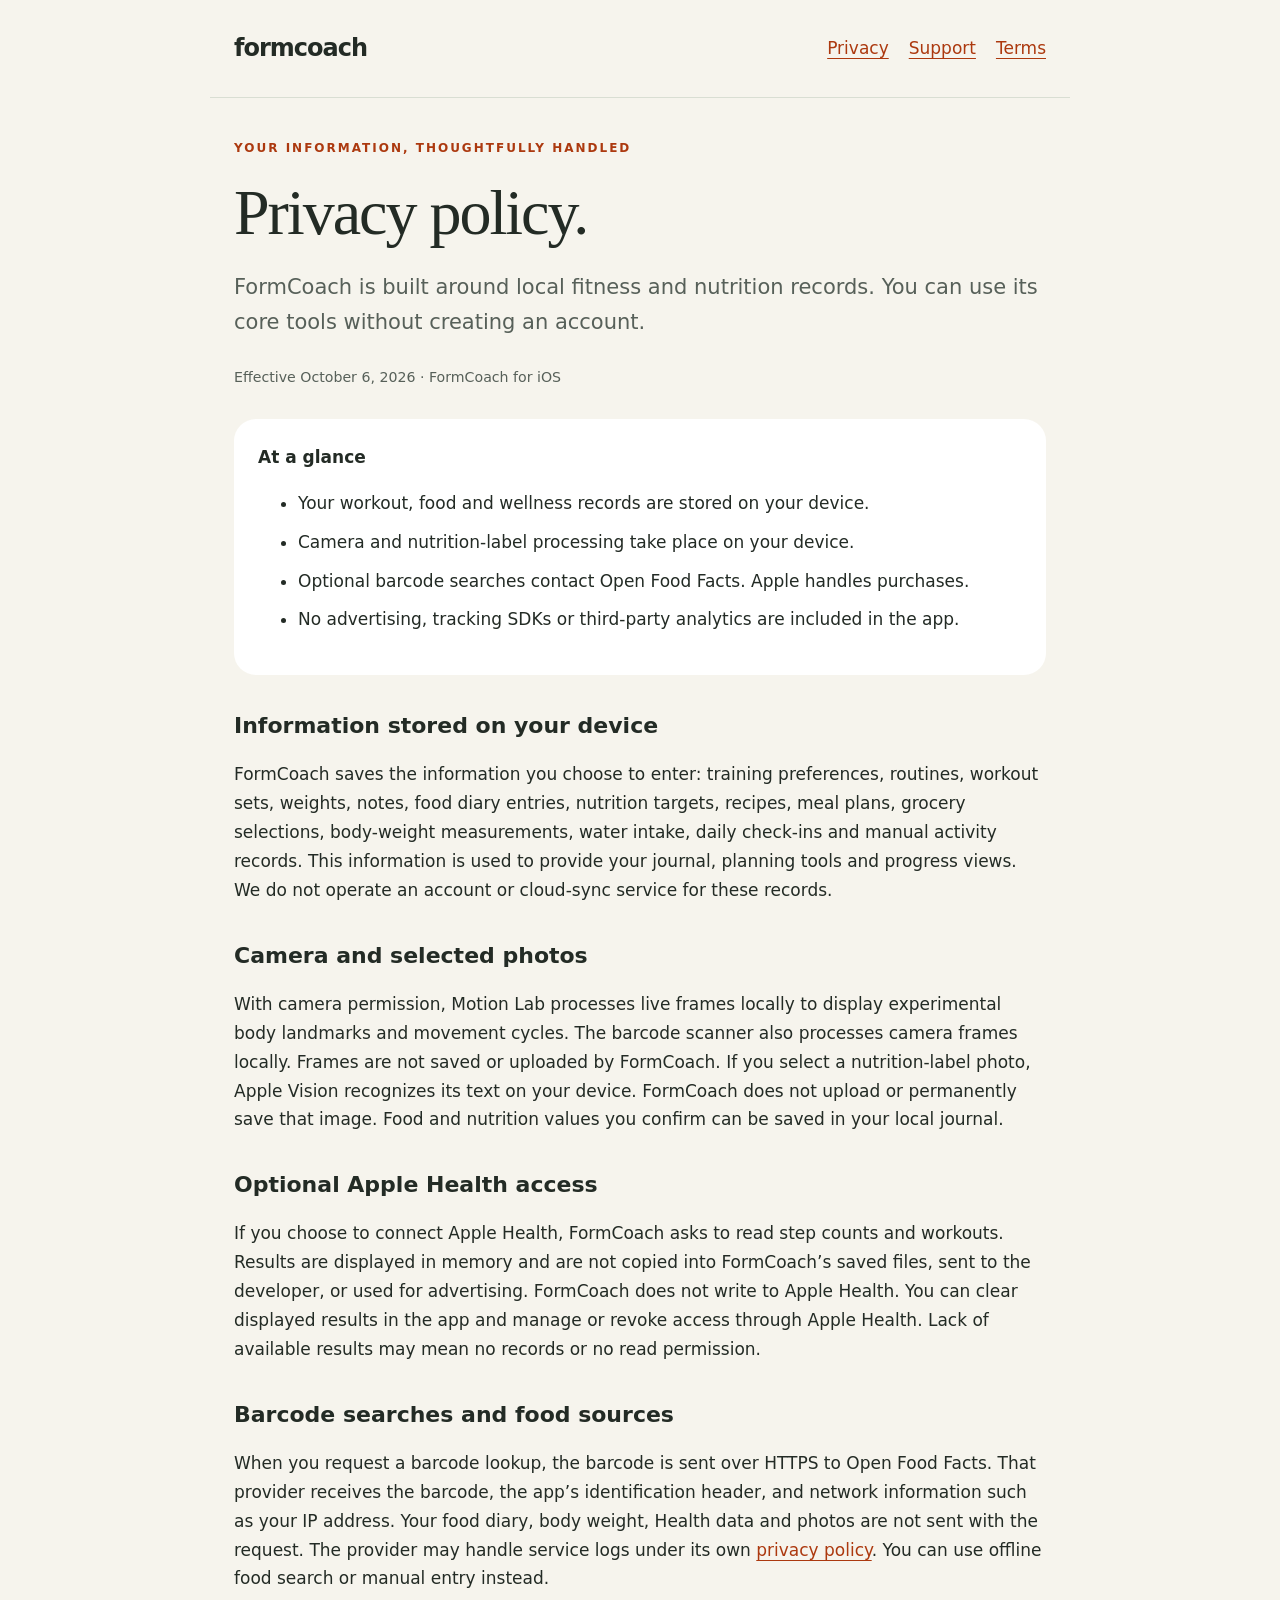
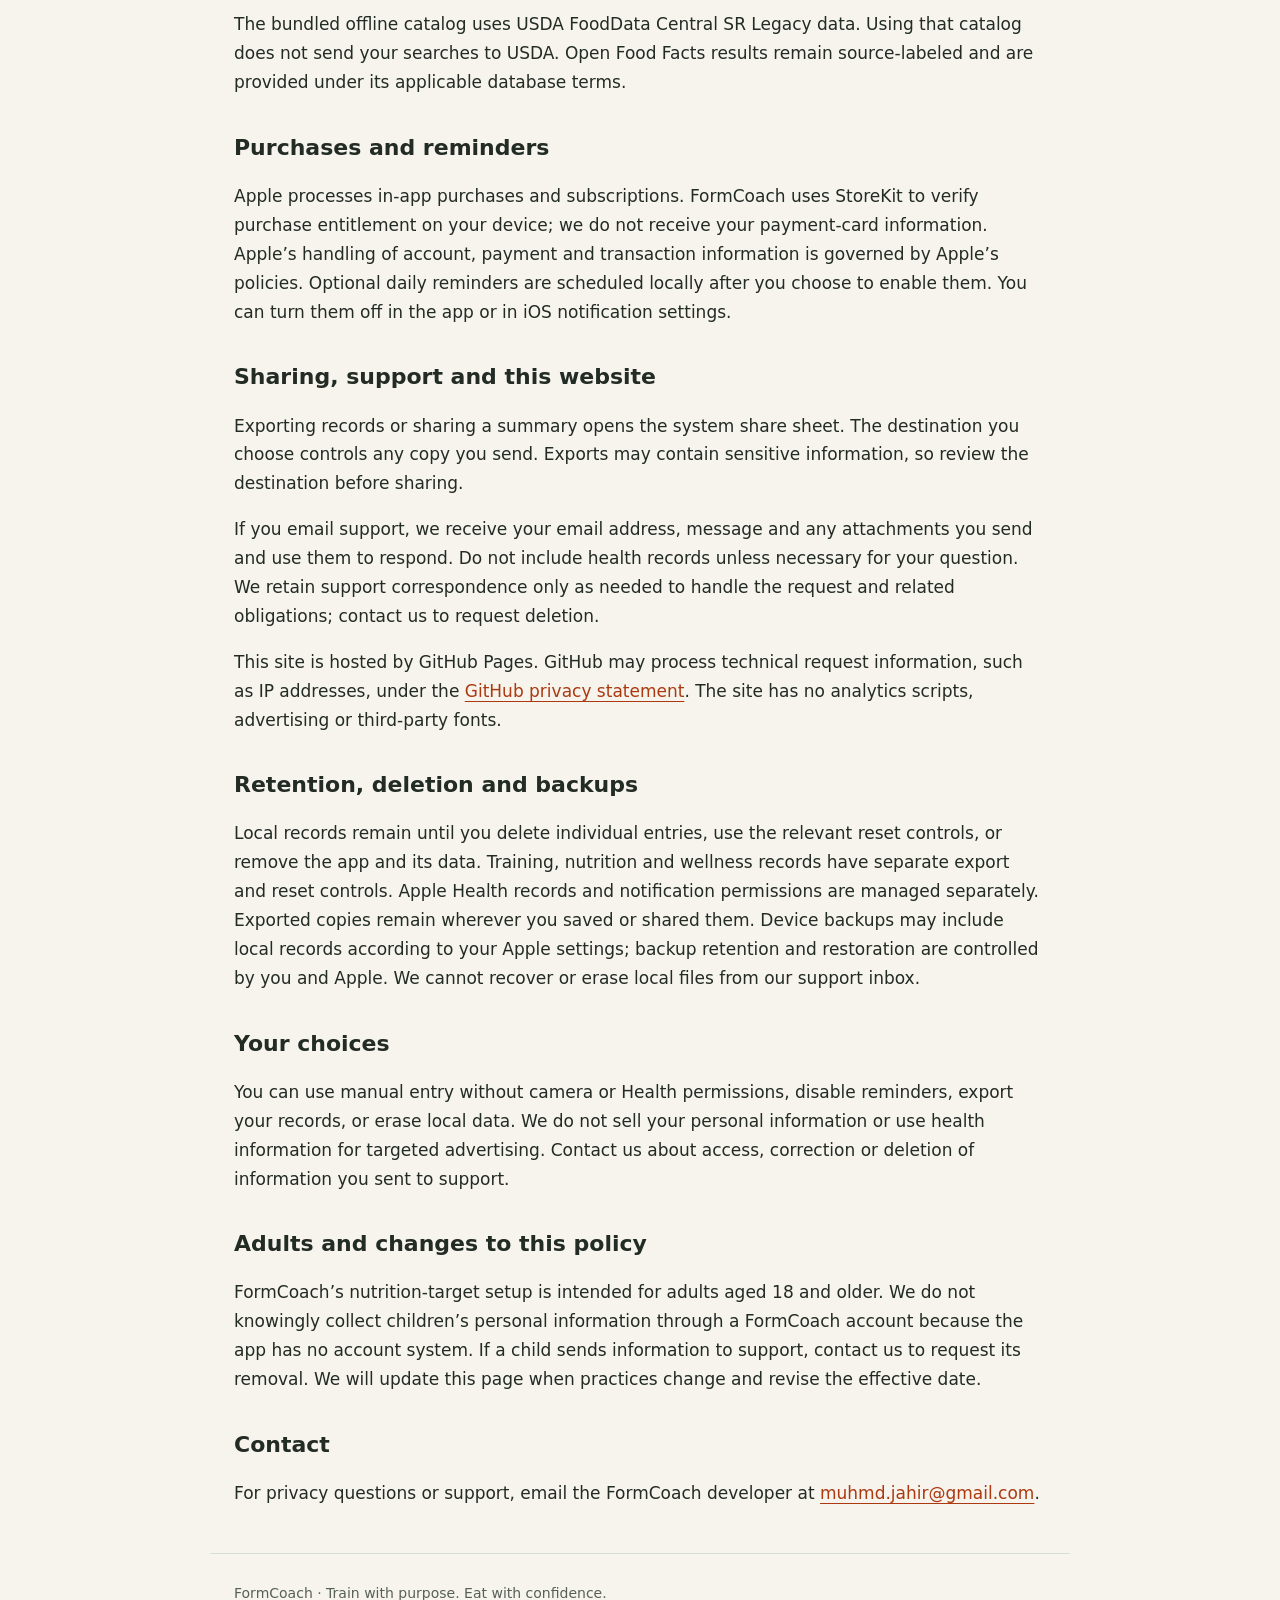
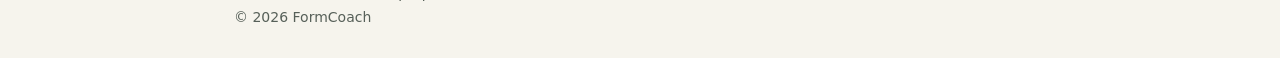
==== index.html @ a0062494 "Publish FormCoach privacy and support pages" ====
<!doctype html><html lang="en"><head><meta charset="utf-8"><meta name="viewport" content="width=device-width,initial-scale=1"><meta name="description" content="FormCoach privacy policy and developer contact."><title>Privacy policy · FormCoach</title><link rel="stylesheet" href="./style.css"></head><body><header><a class="brand" href="./">formcoach</a><nav aria-label="Main"><a href="./">Privacy</a><a href="./support/">Support</a><a href="./terms/">Terms</a></nav></header><main><p class="eyebrow">Your information, thoughtfully handled</p><h1>Privacy policy.</h1><p class="intro">FormCoach is built around local fitness and nutrition records. You can use its core tools without creating an account.</p><p><small>Effective October 6, 2026 · FormCoach for iOS</small></p>
<div class="card"><strong>At a glance</strong><ul><li>Your workout, food and wellness records are stored on your device.</li><li>Camera and nutrition-label processing take place on your device.</li><li>Optional barcode searches contact Open Food Facts. Apple handles purchases.</li><li>No advertising, tracking SDKs or third-party analytics are included in the app.</li></ul></div>
<h2>Information stored on your device</h2><p>FormCoach saves the information you choose to enter: training preferences, routines, workout sets, weights, notes, food diary entries, nutrition targets, recipes, meal plans, grocery selections, body-weight measurements, water intake, daily check-ins and manual activity records. This information is used to provide your journal, planning tools and progress views. We do not operate an account or cloud-sync service for these records.</p>
<h2>Camera and selected photos</h2><p>With camera permission, Motion Lab processes live frames locally to display experimental body landmarks and movement cycles. The barcode scanner also processes camera frames locally. Frames are not saved or uploaded by FormCoach. If you select a nutrition-label photo, Apple Vision recognizes its text on your device. FormCoach does not upload or permanently save that image. Food and nutrition values you confirm can be saved in your local journal.</p>
<h2>Optional Apple Health access</h2><p>If you choose to connect Apple Health, FormCoach asks to read step counts and workouts. Results are displayed in memory and are not copied into FormCoach’s saved files, sent to the developer, or used for advertising. FormCoach does not write to Apple Health. You can clear displayed results in the app and manage or revoke access through Apple Health. Lack of available results may mean no records or no read permission.</p>
<h2>Barcode searches and food sources</h2><p>When you request a barcode lookup, the barcode is sent over HTTPS to Open Food Facts. That provider receives the barcode, the app’s identification header, and network information such as your IP address. Your food diary, body weight, Health data and photos are not sent with the request. The provider may handle service logs under its own <a href="https://world.openfoodfacts.org/privacy">privacy policy</a>. You can use offline food search or manual entry instead.</p><p>The bundled offline catalog uses USDA FoodData Central SR Legacy data. Using that catalog does not send your searches to USDA. Open Food Facts results remain source-labeled and are provided under its applicable database terms.</p>
<h2>Purchases and reminders</h2><p>Apple processes in-app purchases and subscriptions. FormCoach uses StoreKit to verify purchase entitlement on your device; we do not receive your payment-card information. Apple’s handling of account, payment and transaction information is governed by Apple’s policies. Optional daily reminders are scheduled locally after you choose to enable them. You can turn them off in the app or in iOS notification settings.</p>
<h2>Sharing, support and this website</h2><p>Exporting records or sharing a summary opens the system share sheet. The destination you choose controls any copy you send. Exports may contain sensitive information, so review the destination before sharing.</p><p>If you email support, we receive your email address, message and any attachments you send and use them to respond. Do not include health records unless necessary for your question. We retain support correspondence only as needed to handle the request and related obligations; contact us to request deletion.</p><p>This site is hosted by GitHub Pages. GitHub may process technical request information, such as IP addresses, under the <a href="https://docs.github.com/en/site-policy/privacy-policies/github-general-privacy-statement">GitHub privacy statement</a>. The site has no analytics scripts, advertising or third-party fonts.</p>
<h2>Retention, deletion and backups</h2><p>Local records remain until you delete individual entries, use the relevant reset controls, or remove the app and its data. Training, nutrition and wellness records have separate export and reset controls. Apple Health records and notification permissions are managed separately. Exported copies remain wherever you saved or shared them. Device backups may include local records according to your Apple settings; backup retention and restoration are controlled by you and Apple. We cannot recover or erase local files from our support inbox.</p>
<h2>Your choices</h2><p>You can use manual entry without camera or Health permissions, disable reminders, export your records, or erase local data. We do not sell your personal information or use health information for targeted advertising. Contact us about access, correction or deletion of information you sent to support.</p>
<h2>Adults and changes to this policy</h2><p>FormCoach’s nutrition-target setup is intended for adults aged 18 and older. We do not knowingly collect children’s personal information through a FormCoach account because the app has no account system. If a child sends information to support, contact us to request its removal. We will update this page when practices change and revise the effective date.</p>
<h2>Contact</h2><p>For privacy questions or support, email the FormCoach developer at <a href="mailto:muhmd.jahir@gmail.com">muhmd.jahir@gmail.com</a>.</p></main><footer>FormCoach · Train with purpose. Eat with confidence.<br>© 2026 FormCoach</footer></body></html>
---- style.css ----
:root{color-scheme:light dark;--paper:#f6f4ed;--card:#fff;--ink:#232b25;--muted:#576059;--accent:#ac390f;--line:#d9ded3}*{box-sizing:border-box}body{margin:0;background:var(--paper);color:var(--ink);font:17px/1.7 system-ui,-apple-system,sans-serif}header,main,footer{max-width:860px;margin:auto;padding:28px 24px}header{display:flex;align-items:center;justify-content:space-between;gap:24px;border-bottom:1px solid var(--line)}.brand{font-weight:750;font-size:24px;color:var(--ink);text-decoration:none;letter-spacing:-1px}nav{display:flex;gap:20px;flex-wrap:wrap}a{color:var(--accent);text-underline-offset:4px}a:focus-visible{outline:3px solid var(--accent);outline-offset:5px}h1{font:clamp(40px,8vw,64px)/1.1 Georgia,serif;letter-spacing:-2px;margin:20px 0}h2{font-size:22px;margin-top:36px;line-height:1.4}.intro{font-size:21px;color:var(--muted)}.eyebrow{font-size:12px;text-transform:uppercase;letter-spacing:2px;font-weight:700;color:var(--accent)}.card{background:var(--card);padding:24px;border-radius:22px;margin:28px 0}li{margin-bottom:10px}footer{border-top:1px solid var(--line);color:var(--muted);font-size:14px}small{color:var(--muted)}@media(max-width:540px){header{align-items:flex-start;flex-direction:column;gap:12px}nav{gap:16px}main{padding-top:18px}.card{padding:20px}}@media(prefers-color-scheme:dark){:root{--paper:#171d19;--card:#222c24;--ink:#f2f1e9;--muted:#b5c1b6;--accent:#ffac85;--line:#3c4940}}
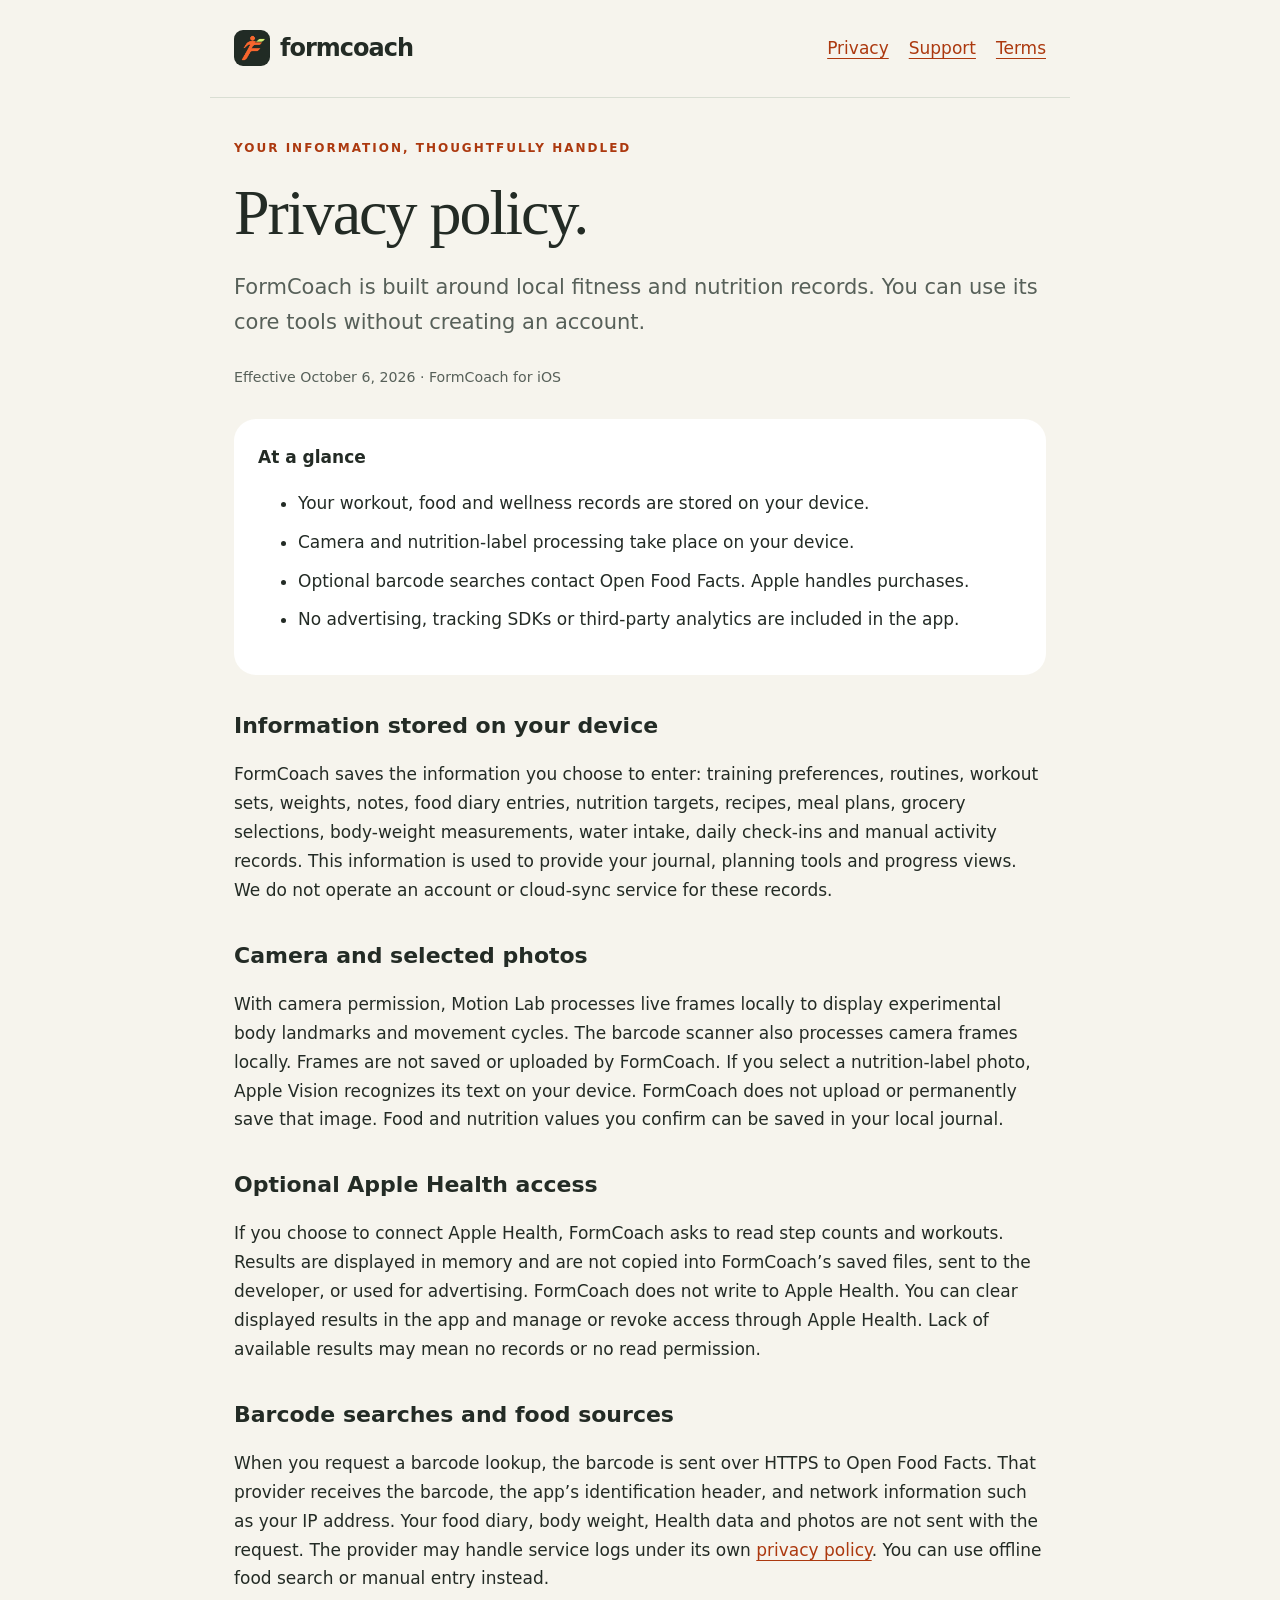
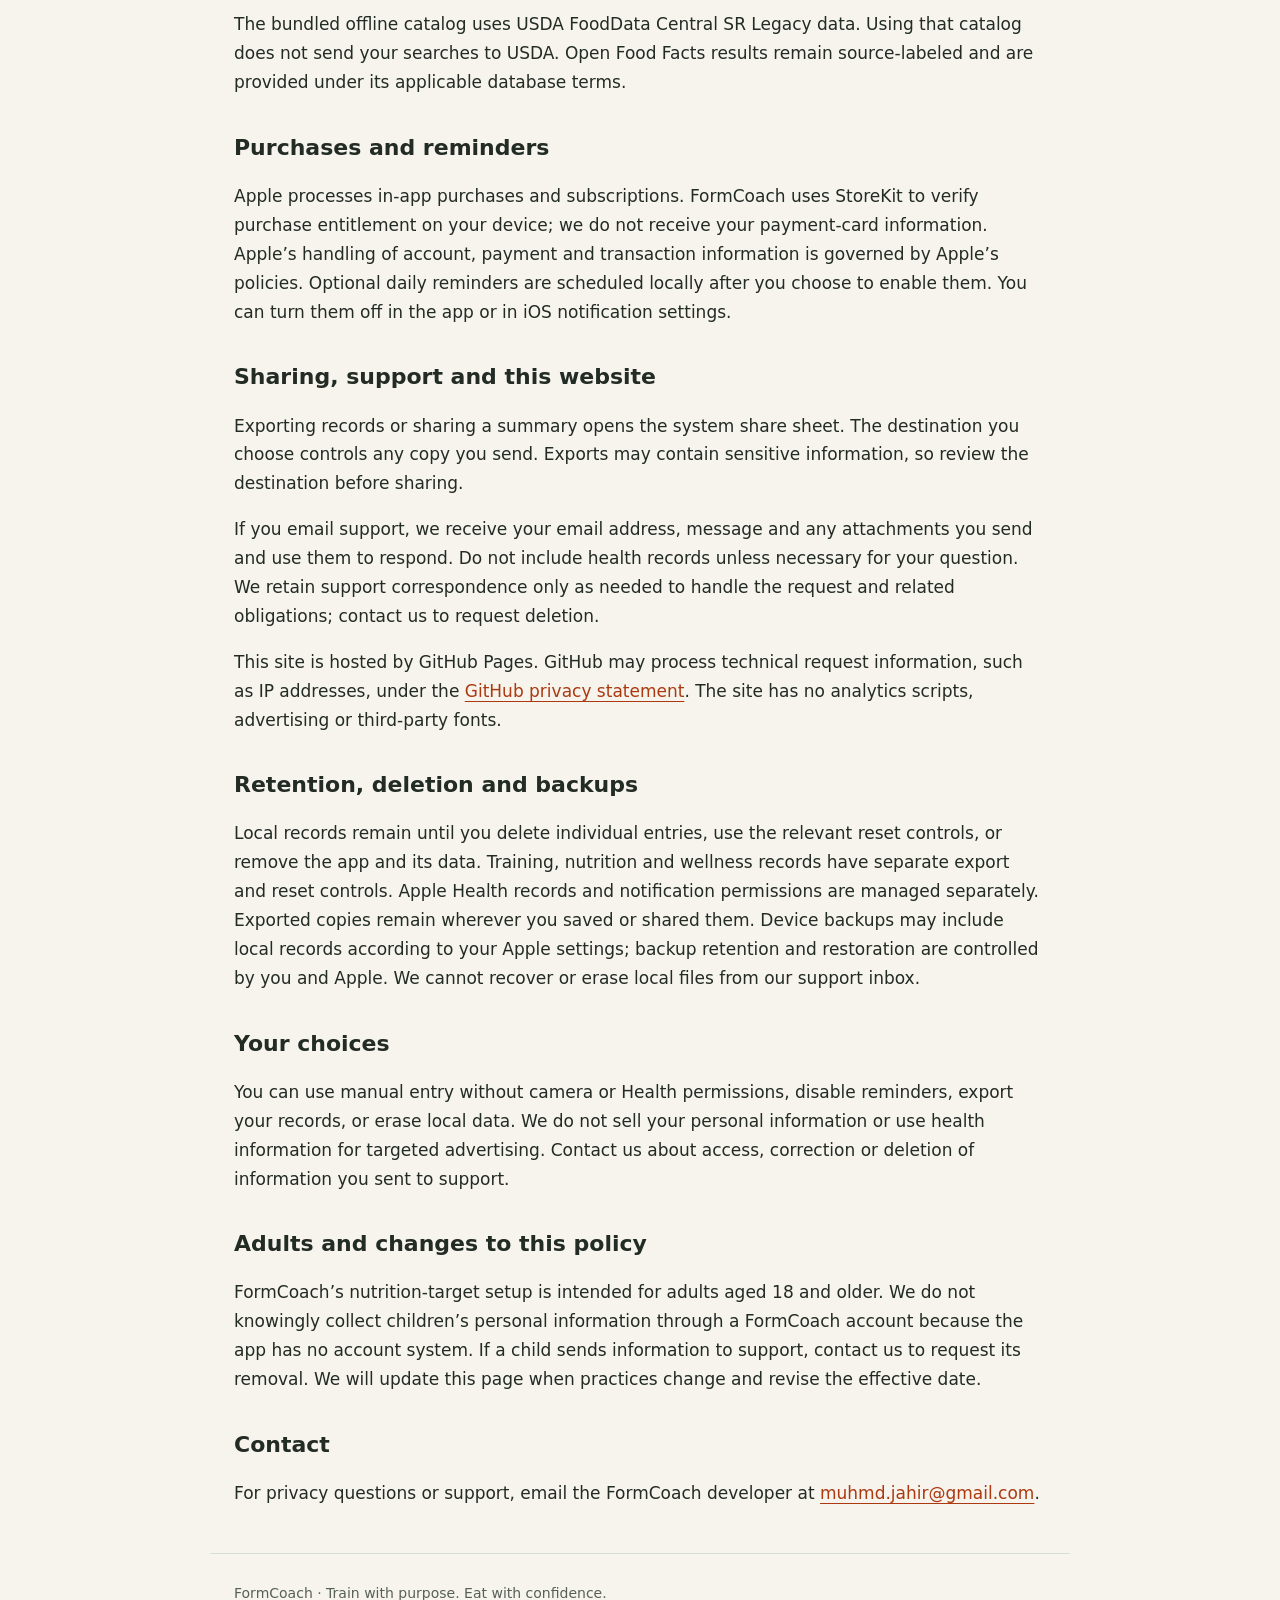
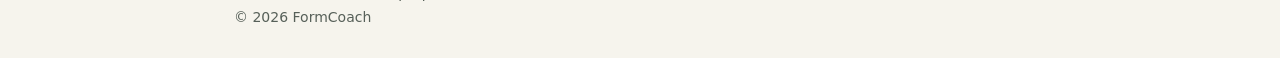
==== commit 85b4f903: "Add the new FormCoach brand mark" ====
--- a/index.html
+++ b/index.html
@@ -1,4 +1,4 @@
-<!doctype html><html lang="en"><head><meta charset="utf-8"><meta name="viewport" content="width=device-width,initial-scale=1"><meta name="description" content="FormCoach privacy policy and developer contact."><title>Privacy policy · FormCoach</title><link rel="stylesheet" href="./style.css"></head><body><header><a class="brand" href="./">formcoach</a><nav aria-label="Main"><a href="./">Privacy</a><a href="./support/">Support</a><a href="./terms/">Terms</a></nav></header><main><p class="eyebrow">Your information, thoughtfully handled</p><h1>Privacy policy.</h1><p class="intro">FormCoach is built around local fitness and nutrition records. You can use its core tools without creating an account.</p><p><small>Effective October 6, 2026 · FormCoach for iOS</small></p>
+<!doctype html><html lang="en"><head><meta charset="utf-8"><meta name="viewport" content="width=device-width,initial-scale=1"><meta name="description" content="FormCoach privacy policy and developer contact."><title>Privacy policy · FormCoach</title><link rel="stylesheet" href="./style.css"><link rel="icon" href="./logo.png"></head><body><header><a class="brand" href="./"><img src="./logo.png" width="36" height="36" alt="">formcoach</a><nav aria-label="Main"><a href="./">Privacy</a><a href="./support/">Support</a><a href="./terms/">Terms</a></nav></header><main><p class="eyebrow">Your information, thoughtfully handled</p><h1>Privacy policy.</h1><p class="intro">FormCoach is built around local fitness and nutrition records. You can use its core tools without creating an account.</p><p><small>Effective October 6, 2026 · FormCoach for iOS</small></p>
 <div class="card"><strong>At a glance</strong><ul><li>Your workout, food and wellness records are stored on your device.</li><li>Camera and nutrition-label processing take place on your device.</li><li>Optional barcode searches contact Open Food Facts. Apple handles purchases.</li><li>No advertising, tracking SDKs or third-party analytics are included in the app.</li></ul></div>
 <h2>Information stored on your device</h2><p>FormCoach saves the information you choose to enter: training preferences, routines, workout sets, weights, notes, food diary entries, nutrition targets, recipes, meal plans, grocery selections, body-weight measurements, water intake, daily check-ins and manual activity records. This information is used to provide your journal, planning tools and progress views. We do not operate an account or cloud-sync service for these records.</p>
 <h2>Camera and selected photos</h2><p>With camera permission, Motion Lab processes live frames locally to display experimental body landmarks and movement cycles. The barcode scanner also processes camera frames locally. Frames are not saved or uploaded by FormCoach. If you select a nutrition-label photo, Apple Vision recognizes its text on your device. FormCoach does not upload or permanently save that image. Food and nutrition values you confirm can be saved in your local journal.</p>
--- a/style.css
+++ b/style.css
@@ -1 +1,3 @@
 :root{color-scheme:light dark;--paper:#f6f4ed;--card:#fff;--ink:#232b25;--muted:#576059;--accent:#ac390f;--line:#d9ded3}*{box-sizing:border-box}body{margin:0;background:var(--paper);color:var(--ink);font:17px/1.7 system-ui,-apple-system,sans-serif}header,main,footer{max-width:860px;margin:auto;padding:28px 24px}header{display:flex;align-items:center;justify-content:space-between;gap:24px;border-bottom:1px solid var(--line)}.brand{font-weight:750;font-size:24px;color:var(--ink);text-decoration:none;letter-spacing:-1px}nav{display:flex;gap:20px;flex-wrap:wrap}a{color:var(--accent);text-underline-offset:4px}a:focus-visible{outline:3px solid var(--accent);outline-offset:5px}h1{font:clamp(40px,8vw,64px)/1.1 Georgia,serif;letter-spacing:-2px;margin:20px 0}h2{font-size:22px;margin-top:36px;line-height:1.4}.intro{font-size:21px;color:var(--muted)}.eyebrow{font-size:12px;text-transform:uppercase;letter-spacing:2px;font-weight:700;color:var(--accent)}.card{background:var(--card);padding:24px;border-radius:22px;margin:28px 0}li{margin-bottom:10px}footer{border-top:1px solid var(--line);color:var(--muted);font-size:14px}small{color:var(--muted)}@media(max-width:540px){header{align-items:flex-start;flex-direction:column;gap:12px}nav{gap:16px}main{padding-top:18px}.card{padding:20px}}@media(prefers-color-scheme:dark){:root{--paper:#171d19;--card:#222c24;--ink:#f2f1e9;--muted:#b5c1b6;--accent:#ffac85;--line:#3c4940}}
+
+.brand{display:flex;align-items:center;gap:10px}.brand img{border-radius:9px}
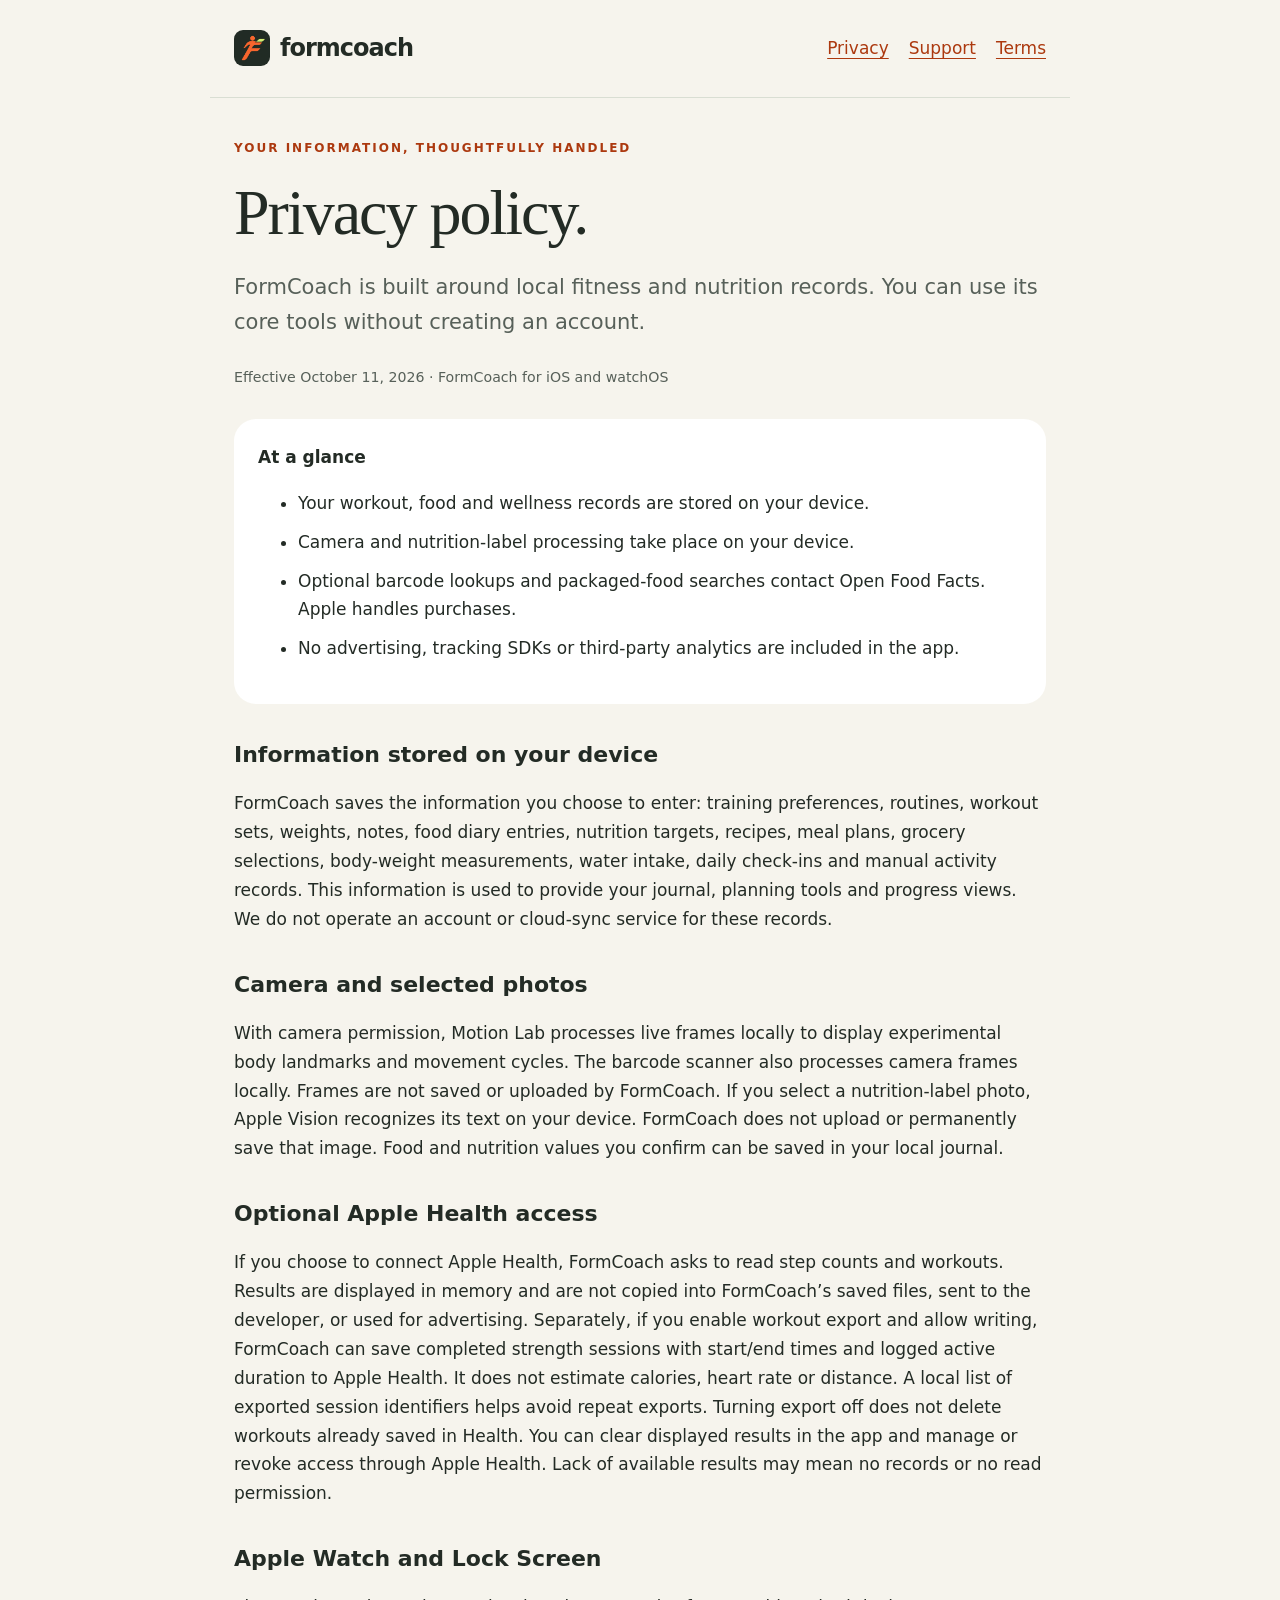
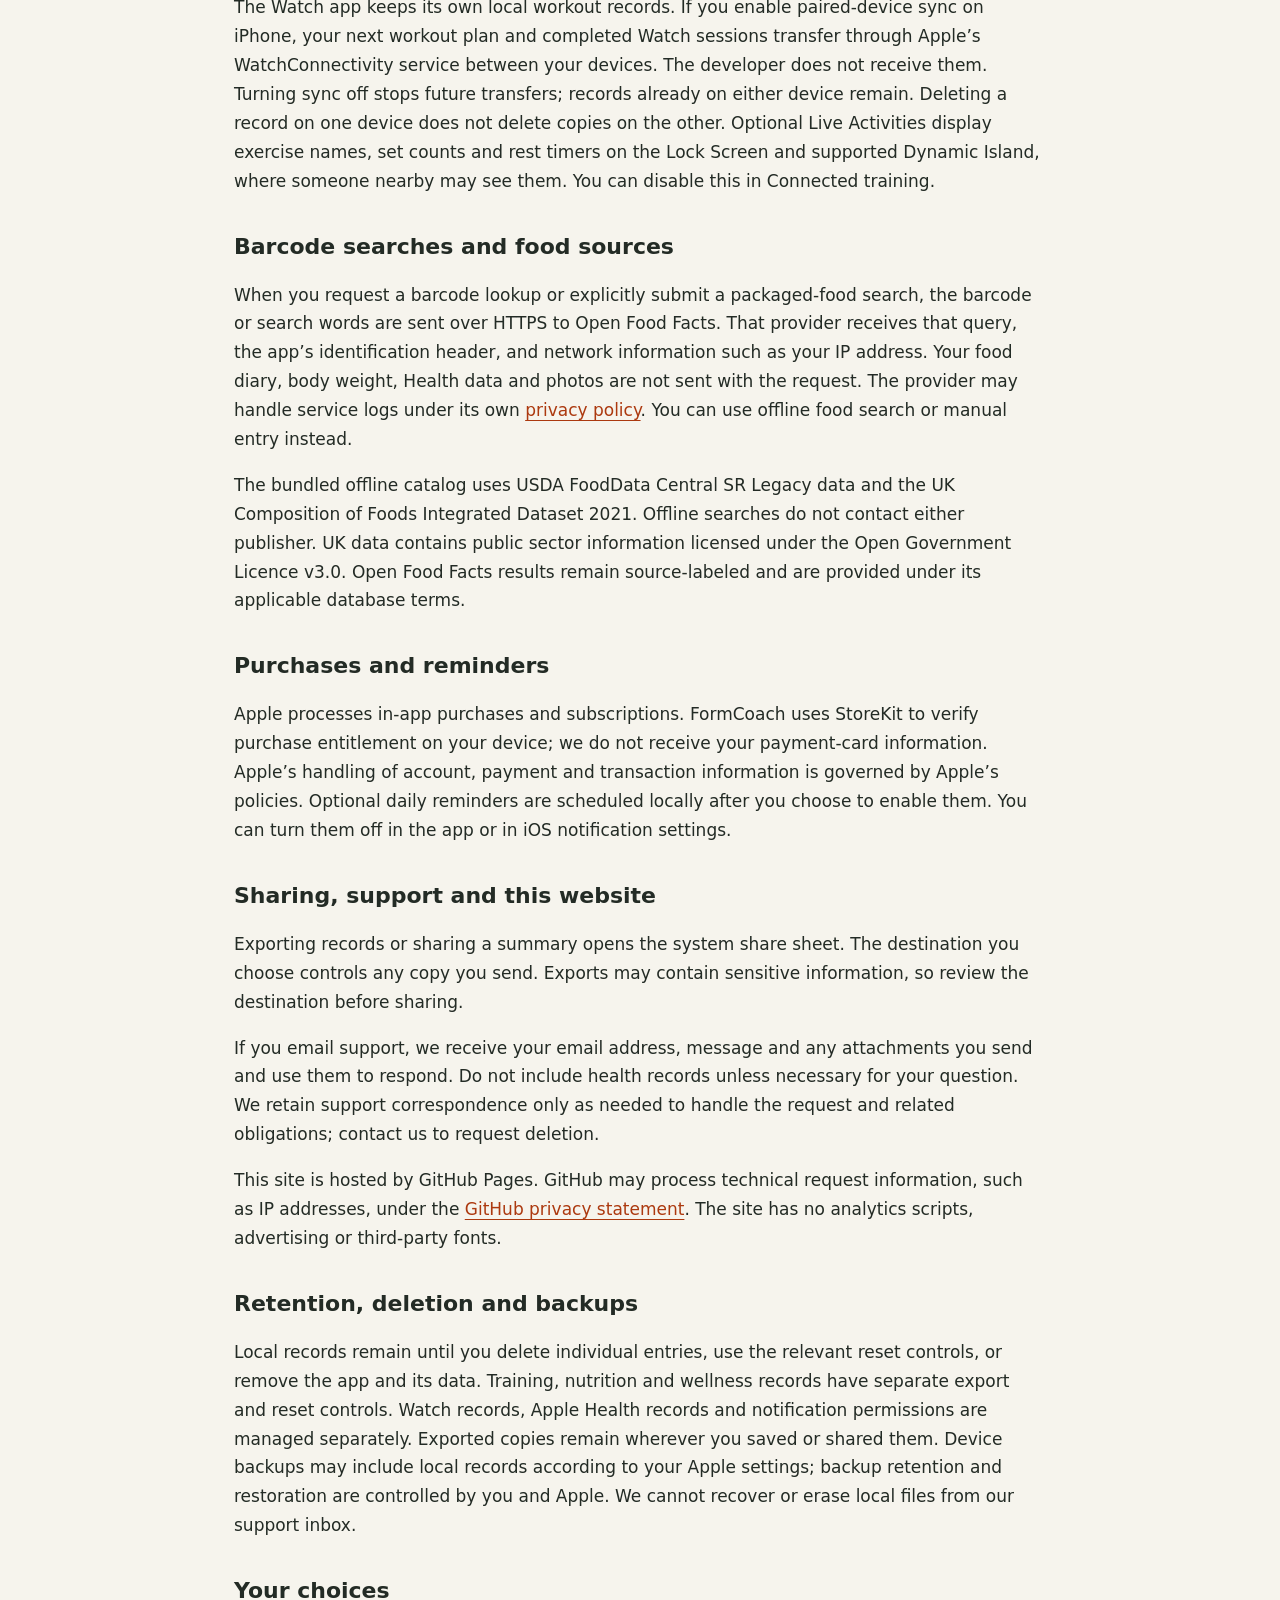
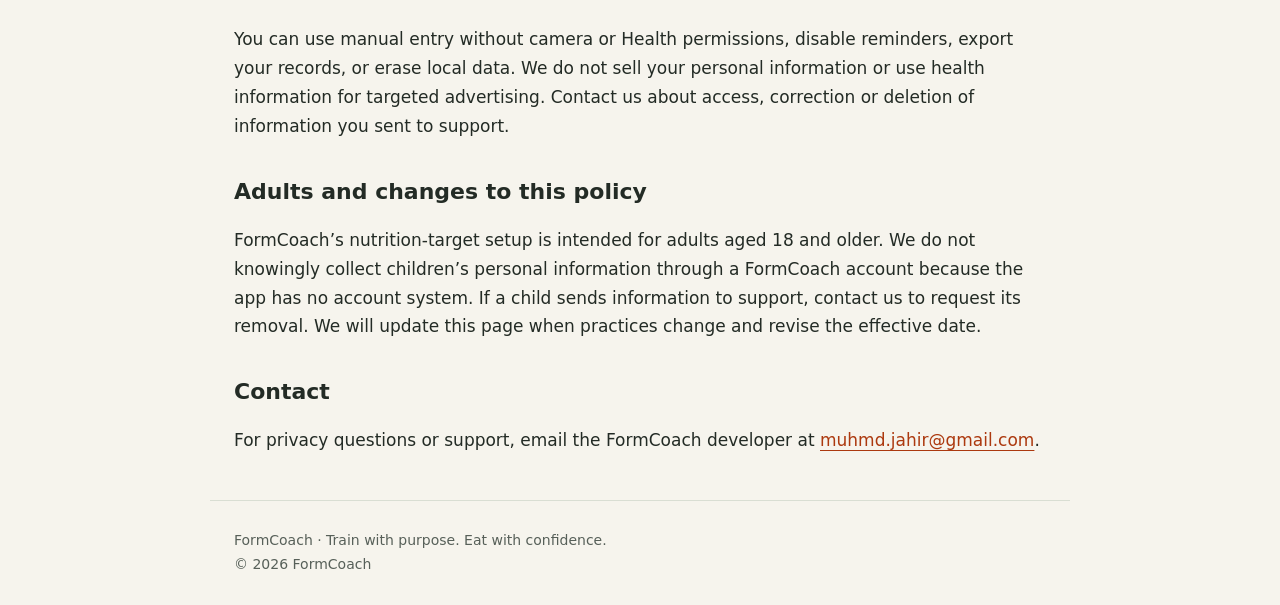
==== commit 31b85f2f: "Document Watch sync, Health workout export and food search" ====
--- a/index.html
+++ b/index.html
@@ -1,12 +1,13 @@
-<!doctype html><html lang="en"><head><meta charset="utf-8"><meta name="viewport" content="width=device-width,initial-scale=1"><meta name="description" content="FormCoach privacy policy and developer contact."><title>Privacy policy · FormCoach</title><link rel="stylesheet" href="./style.css"><link rel="icon" href="./logo.png"></head><body><header><a class="brand" href="./"><img src="./logo.png" width="36" height="36" alt="">formcoach</a><nav aria-label="Main"><a href="./">Privacy</a><a href="./support/">Support</a><a href="./terms/">Terms</a></nav></header><main><p class="eyebrow">Your information, thoughtfully handled</p><h1>Privacy policy.</h1><p class="intro">FormCoach is built around local fitness and nutrition records. You can use its core tools without creating an account.</p><p><small>Effective October 6, 2026 · FormCoach for iOS</small></p>
-<div class="card"><strong>At a glance</strong><ul><li>Your workout, food and wellness records are stored on your device.</li><li>Camera and nutrition-label processing take place on your device.</li><li>Optional barcode searches contact Open Food Facts. Apple handles purchases.</li><li>No advertising, tracking SDKs or third-party analytics are included in the app.</li></ul></div>
+<!doctype html><html lang="en"><head><meta charset="utf-8"><meta name="viewport" content="width=device-width,initial-scale=1"><meta name="description" content="FormCoach privacy policy and developer contact."><title>Privacy policy · FormCoach</title><link rel="stylesheet" href="./style.css"><link rel="icon" href="./logo.png"></head><body><header><a class="brand" href="./"><img src="./logo.png" width="36" height="36" alt="">formcoach</a><nav aria-label="Main"><a href="./">Privacy</a><a href="./support/">Support</a><a href="./terms/">Terms</a></nav></header><main><p class="eyebrow">Your information, thoughtfully handled</p><h1>Privacy policy.</h1><p class="intro">FormCoach is built around local fitness and nutrition records. You can use its core tools without creating an account.</p><p><small>Effective October 11, 2026 · FormCoach for iOS and watchOS</small></p>
+<div class="card"><strong>At a glance</strong><ul><li>Your workout, food and wellness records are stored on your device.</li><li>Camera and nutrition-label processing take place on your device.</li><li>Optional barcode lookups and packaged-food searches contact Open Food Facts. Apple handles purchases.</li><li>No advertising, tracking SDKs or third-party analytics are included in the app.</li></ul></div>
 <h2>Information stored on your device</h2><p>FormCoach saves the information you choose to enter: training preferences, routines, workout sets, weights, notes, food diary entries, nutrition targets, recipes, meal plans, grocery selections, body-weight measurements, water intake, daily check-ins and manual activity records. This information is used to provide your journal, planning tools and progress views. We do not operate an account or cloud-sync service for these records.</p>
 <h2>Camera and selected photos</h2><p>With camera permission, Motion Lab processes live frames locally to display experimental body landmarks and movement cycles. The barcode scanner also processes camera frames locally. Frames are not saved or uploaded by FormCoach. If you select a nutrition-label photo, Apple Vision recognizes its text on your device. FormCoach does not upload or permanently save that image. Food and nutrition values you confirm can be saved in your local journal.</p>
-<h2>Optional Apple Health access</h2><p>If you choose to connect Apple Health, FormCoach asks to read step counts and workouts. Results are displayed in memory and are not copied into FormCoach’s saved files, sent to the developer, or used for advertising. FormCoach does not write to Apple Health. You can clear displayed results in the app and manage or revoke access through Apple Health. Lack of available results may mean no records or no read permission.</p>
-<h2>Barcode searches and food sources</h2><p>When you request a barcode lookup, the barcode is sent over HTTPS to Open Food Facts. That provider receives the barcode, the app’s identification header, and network information such as your IP address. Your food diary, body weight, Health data and photos are not sent with the request. The provider may handle service logs under its own <a href="https://world.openfoodfacts.org/privacy">privacy policy</a>. You can use offline food search or manual entry instead.</p><p>The bundled offline catalog uses USDA FoodData Central SR Legacy data. Using that catalog does not send your searches to USDA. Open Food Facts results remain source-labeled and are provided under its applicable database terms.</p>
+<h2>Optional Apple Health access</h2><p>If you choose to connect Apple Health, FormCoach asks to read step counts and workouts. Results are displayed in memory and are not copied into FormCoach’s saved files, sent to the developer, or used for advertising. Separately, if you enable workout export and allow writing, FormCoach can save completed strength sessions with start/end times and logged active duration to Apple Health. It does not estimate calories, heart rate or distance. A local list of exported session identifiers helps avoid repeat exports. Turning export off does not delete workouts already saved in Health. You can clear displayed results in the app and manage or revoke access through Apple Health. Lack of available results may mean no records or no read permission.</p>
+<h2>Apple Watch and Lock Screen</h2><p>The Watch app keeps its own local workout records. If you enable paired-device sync on iPhone, your next workout plan and completed Watch sessions transfer through Apple’s WatchConnectivity service between your devices. The developer does not receive them. Turning sync off stops future transfers; records already on either device remain. Deleting a record on one device does not delete copies on the other. Optional Live Activities display exercise names, set counts and rest timers on the Lock Screen and supported Dynamic Island, where someone nearby may see them. You can disable this in Connected training.</p>
+<h2>Barcode searches and food sources</h2><p>When you request a barcode lookup or explicitly submit a packaged-food search, the barcode or search words are sent over HTTPS to Open Food Facts. That provider receives that query, the app’s identification header, and network information such as your IP address. Your food diary, body weight, Health data and photos are not sent with the request. The provider may handle service logs under its own <a href="https://world.openfoodfacts.org/privacy">privacy policy</a>. You can use offline food search or manual entry instead.</p><p>The bundled offline catalog uses USDA FoodData Central SR Legacy data and the UK Composition of Foods Integrated Dataset 2021. Offline searches do not contact either publisher. UK data contains public sector information licensed under the Open Government Licence v3.0. Open Food Facts results remain source-labeled and are provided under its applicable database terms.</p>
 <h2>Purchases and reminders</h2><p>Apple processes in-app purchases and subscriptions. FormCoach uses StoreKit to verify purchase entitlement on your device; we do not receive your payment-card information. Apple’s handling of account, payment and transaction information is governed by Apple’s policies. Optional daily reminders are scheduled locally after you choose to enable them. You can turn them off in the app or in iOS notification settings.</p>
 <h2>Sharing, support and this website</h2><p>Exporting records or sharing a summary opens the system share sheet. The destination you choose controls any copy you send. Exports may contain sensitive information, so review the destination before sharing.</p><p>If you email support, we receive your email address, message and any attachments you send and use them to respond. Do not include health records unless necessary for your question. We retain support correspondence only as needed to handle the request and related obligations; contact us to request deletion.</p><p>This site is hosted by GitHub Pages. GitHub may process technical request information, such as IP addresses, under the <a href="https://docs.github.com/en/site-policy/privacy-policies/github-general-privacy-statement">GitHub privacy statement</a>. The site has no analytics scripts, advertising or third-party fonts.</p>
-<h2>Retention, deletion and backups</h2><p>Local records remain until you delete individual entries, use the relevant reset controls, or remove the app and its data. Training, nutrition and wellness records have separate export and reset controls. Apple Health records and notification permissions are managed separately. Exported copies remain wherever you saved or shared them. Device backups may include local records according to your Apple settings; backup retention and restoration are controlled by you and Apple. We cannot recover or erase local files from our support inbox.</p>
+<h2>Retention, deletion and backups</h2><p>Local records remain until you delete individual entries, use the relevant reset controls, or remove the app and its data. Training, nutrition and wellness records have separate export and reset controls. Watch records, Apple Health records and notification permissions are managed separately. Exported copies remain wherever you saved or shared them. Device backups may include local records according to your Apple settings; backup retention and restoration are controlled by you and Apple. We cannot recover or erase local files from our support inbox.</p>
 <h2>Your choices</h2><p>You can use manual entry without camera or Health permissions, disable reminders, export your records, or erase local data. We do not sell your personal information or use health information for targeted advertising. Contact us about access, correction or deletion of information you sent to support.</p>
 <h2>Adults and changes to this policy</h2><p>FormCoach’s nutrition-target setup is intended for adults aged 18 and older. We do not knowingly collect children’s personal information through a FormCoach account because the app has no account system. If a child sends information to support, contact us to request its removal. We will update this page when practices change and revise the effective date.</p>
 <h2>Contact</h2><p>For privacy questions or support, email the FormCoach developer at <a href="mailto:muhmd.jahir@gmail.com">muhmd.jahir@gmail.com</a>.</p></main><footer>FormCoach · Train with purpose. Eat with confidence.<br>© 2026 FormCoach</footer></body></html>
